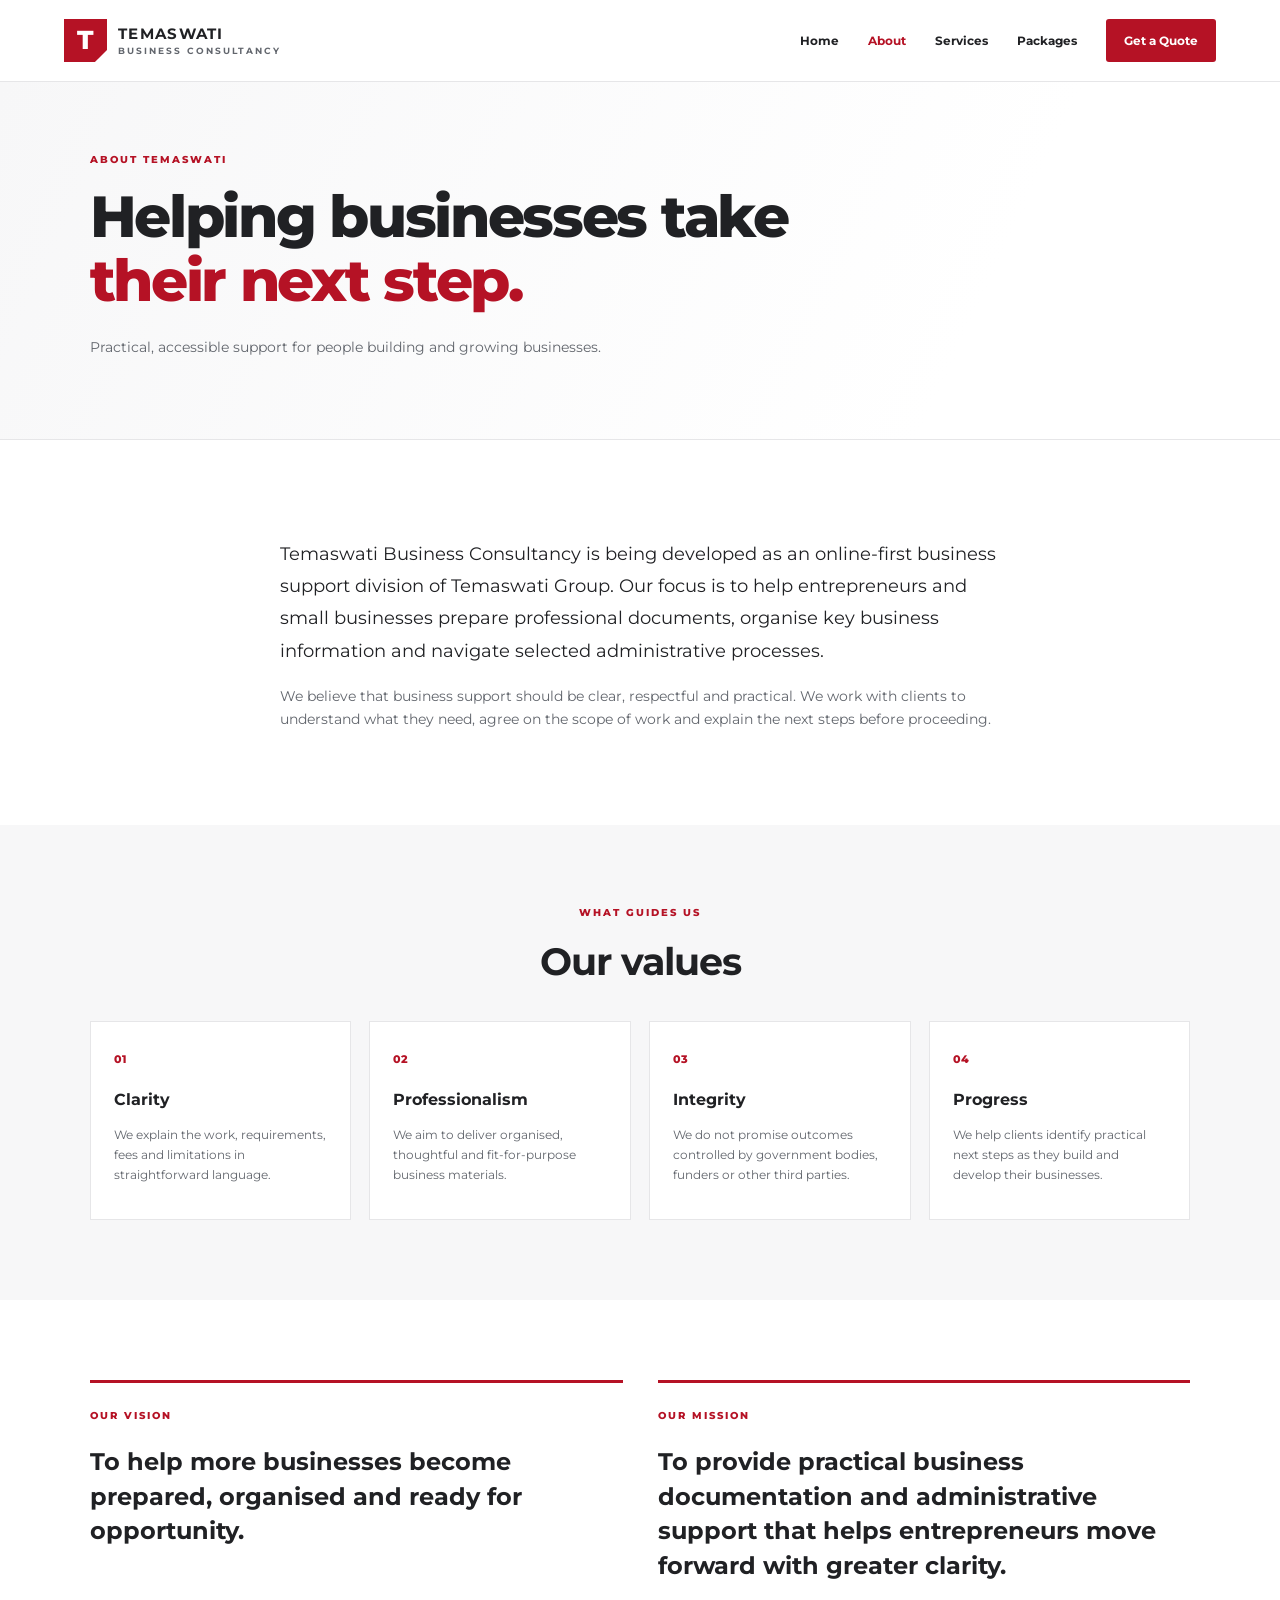
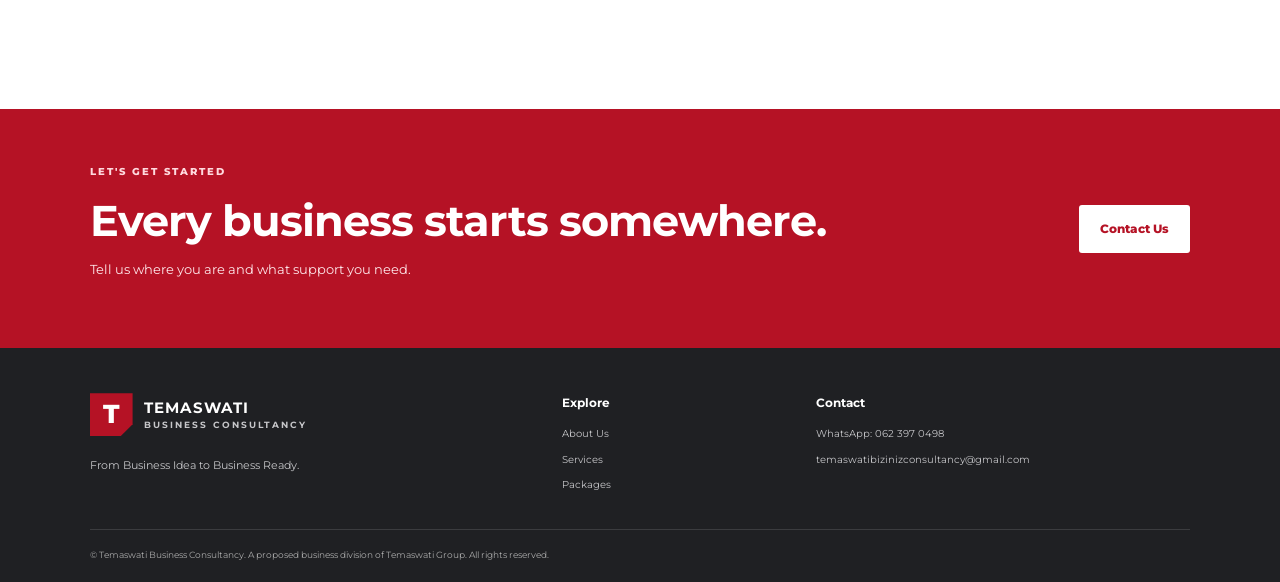
==== about.html @ 099bf3a0 "Add files via upload Upload Temaswati Business Consultancy website" ====
<!doctype html><html lang="en"><head><meta charset="utf-8"><meta name="viewport" content="width=device-width, initial-scale=1"><meta name="description" content="Learn about Temaswati Business Consultancy and our approach to practical business support."><title>About Us | Temaswati Business Consultancy</title><link rel="stylesheet" href="styles.css"></head><body>
<header class="site-header"><a class="brand" href="index.html"><span class="brand-mark">T</span><span><strong>TEMASWATI</strong><small>BUSINESS CONSULTANCY</small></span></a><button class="menu-toggle" aria-label="Open navigation" aria-expanded="false">☰</button><nav class="nav"><a href="index.html">Home</a><a class="active" href="about.html">About</a><a href="services.html">Services</a><a href="packages.html">Packages</a><a href="contact.html" class="nav-cta">Get a Quote</a></nav></header>
<main><section class="page-hero"><p class="eyebrow">ABOUT TEMASWATI</p><h1>Helping businesses take<br><span>their next step.</span></h1><p>Practical, accessible support for people building and growing businesses.</p></section>
<section class="section content-narrow"><p class="lead">Temaswati Business Consultancy is being developed as an online-first business support division of Temaswati Group. Our focus is to help entrepreneurs and small businesses prepare professional documents, organise key business information and navigate selected administrative processes.</p><p>We believe that business support should be clear, respectful and practical. We work with clients to understand what they need, agree on the scope of work and explain the next steps before proceeding.</p></section>
<section class="section values-section"><div class="section-heading"><p class="eyebrow">WHAT GUIDES US</p><h2>Our values</h2></div><div class="value-grid"><article><span>01</span><h3>Clarity</h3><p>We explain the work, requirements, fees and limitations in straightforward language.</p></article><article><span>02</span><h3>Professionalism</h3><p>We aim to deliver organised, thoughtful and fit-for-purpose business materials.</p></article><article><span>03</span><h3>Integrity</h3><p>We do not promise outcomes controlled by government bodies, funders or other third parties.</p></article><article><span>04</span><h3>Progress</h3><p>We help clients identify practical next steps as they build and develop their businesses.</p></article></div></section>
<section class="section mission-grid"><article><p class="eyebrow">OUR VISION</p><h2>To help more businesses become prepared, organised and ready for opportunity.</h2></article><article><p class="eyebrow">OUR MISSION</p><h2>To provide practical business documentation and administrative support that helps entrepreneurs move forward with greater clarity.</h2></article></section>
<section class="callout"><div><p class="eyebrow light">LET'S GET STARTED</p><h2>Every business starts somewhere.</h2><p>Tell us where you are and what support you need.</p></div><a class="button button-light" href="contact.html">Contact Us</a></section></main>
<footer class="footer"><div class="footer-brand"><a class="brand brand-footer" href="index.html"><span class="brand-mark">T</span><span><strong>TEMASWATI</strong><small>BUSINESS CONSULTANCY</small></span></a><p>From Business Idea to Business Ready.</p></div><div><strong>Explore</strong><a href="about.html">About Us</a><a href="services.html">Services</a><a href="packages.html">Packages</a></div><div><strong>Contact</strong><a href="https://wa.me/27623970498" target="_blank" rel="noopener">WhatsApp: 062 397 0498</a><a href="mailto:temaswatibizinizconsultancy@gmail.com">temaswatibizinizconsultancy@gmail.com</a></div><div class="footer-bottom">© <span data-year></span> Temaswati Business Consultancy. A proposed business division of Temaswati Group. All rights reserved.</div></footer><script src="script.js"></script></body></html>
---- styles.css ----
@import url('https://fonts.googleapis.com/css2?family=Montserrat:wght@400;500;600;700;800&display=swap');
:root{--red:#b51225;--red-dark:#8f0e1c;--ink:#202124;--muted:#62666d;--light:#f6f6f7;--line:#e6e6e8;--white:#fff;--charcoal:#202124}
*{box-sizing:border-box}html{scroll-behavior:smooth}body{margin:0;font-family:Montserrat,Arial,sans-serif;color:var(--ink);line-height:1.65;background:#fff}a{color:inherit;text-decoration:none}.site-header{height:82px;display:flex;align-items:center;justify-content:space-between;padding:0 max(5vw,22px);border-bottom:1px solid var(--line);background:#fff;position:sticky;top:0;z-index:10}.brand{display:flex;gap:11px;align-items:center}.brand-mark{height:43px;width:43px;background:var(--red);color:#fff;font-size:26px;font-weight:800;display:grid;place-items:center;clip-path:polygon(0 0,100% 0,100% 72%,72% 100%,0 100%)}.brand strong{display:block;letter-spacing:1.3px;font-size:15px;line-height:1.4}.brand small{display:block;font-size:9px;letter-spacing:2px;color:var(--muted);font-weight:700}.nav{display:flex;align-items:center;gap:29px;font-size:12px;font-weight:700}.nav a{padding:9px 0}.nav a.active{color:var(--red)}.nav .nav-cta{background:var(--red);color:#fff;padding:12px 18px;border-radius:3px}.menu-toggle{display:none;border:0;background:none;font-size:26px}.hero{padding:86px max(7vw,24px) 78px;display:grid;grid-template-columns:1.15fr .85fr;gap:7%;align-items:center;background:linear-gradient(115deg,#fff 60%,#f8f1f2 60%)}.eyebrow{font-size:10px;font-weight:800;letter-spacing:2px;color:var(--red);margin:0 0 16px}.hero h1,.page-hero h1{font-size:clamp(38px,5.2vw,66px);line-height:1.12;letter-spacing:-2.3px;margin:0 0 22px;font-weight:800}.hero h1 span,.page-hero h1 span{color:var(--red)}.hero-copy{max-width:580px;font-size:16px;color:var(--muted);margin-bottom:28px}.hero-actions{display:flex;gap:12px;flex-wrap:wrap}.button{display:inline-flex;align-items:center;justify-content:center;padding:13px 20px;border-radius:3px;font-size:12px;font-weight:800;border:1px solid transparent;cursor:pointer}.button-red{background:var(--red);color:#fff}.button-red:hover,.nav .nav-cta:hover{background:var(--red-dark)}.button-outline{border-color:#c7c7ca;background:transparent}.dark-outline{color:var(--ink)}.button-light{background:#fff;color:var(--red)}.micro-note{font-size:10px;color:#777;margin-top:22px}.hero-card{background:var(--charcoal);color:#fff;padding:29px 32px 34px;border-radius:4px;box-shadow:0 25px 55px #22222218;max-width:440px;justify-self:center;width:100%;position:relative}.card-top{display:flex;gap:6px;align-items:center;border-bottom:1px solid #ffffff22;padding-bottom:20px}.dot{height:7px;width:7px;border-radius:50%;background:#aaa}.dot:first-child{background:var(--red)}.card-label{font-size:8px;letter-spacing:1.5px;margin-left:auto;color:#ddd}.hero-icon{margin-top:28px;background:var(--red);height:67px;width:67px;display:grid;place-items:center;font-weight:800;font-size:20px;letter-spacing:1px}.hero-card h2{font-size:25px;margin:17px 0 6px}.hero-card p{color:#c7c7cb;font-size:12px}.check-list{padding:10px 0 0;list-style:none;font-size:12px}.check-list li{padding:8px 0;border-bottom:1px solid #ffffff16}.check-list li:before{content:'✓';color:#ff7b89;font-weight:bold;margin-right:10px}.trust-strip{display:grid;grid-template-columns:repeat(3,1fr);padding:24px 8%;background:#f5f5f6;gap:25px}.trust-strip div{display:flex;flex-direction:column}.trust-strip strong{font-size:13px}.trust-strip span{font-size:11px;color:var(--muted)}.section{padding:80px max(7vw,24px)}.section-heading{max-width:690px;margin:0 auto 36px;text-align:center}.section-heading h2,.two-column h2,.content-narrow h2{font-size:clamp(27px,3vw,38px);line-height:1.25;letter-spacing:-1px;margin:0 0 14px}.section-heading>p:last-child{color:var(--muted);font-size:13px}.service-grid{display:grid;grid-template-columns:repeat(4,1fr);gap:16px}.service-card{border:1px solid var(--line);padding:25px 22px;min-height:250px;transition:transform .2s,box-shadow .2s}.service-card:hover{transform:translateY(-4px);box-shadow:0 15px 30px #0000000a}.service-number{font-size:11px;font-weight:800;color:var(--red);letter-spacing:1px}.service-card h3{font-size:17px;line-height:1.35;margin:22px 0 10px}.service-card p{font-size:12px;color:var(--muted);margin-bottom:18px}.service-card a{font-size:11px;font-weight:800;color:var(--red)}.callout{background:var(--red);color:#fff;padding:55px max(7vw,24px);display:flex;justify-content:space-between;align-items:center;gap:30px}.callout .eyebrow{color:#ffd9de}.callout h2{font-size:clamp(28px,3.7vw,43px);line-height:1.15;margin:0 0 12px;letter-spacing:-1px}.callout p:not(.eyebrow){font-size:13px;max-width:590px;color:#ffe8eb}.two-column{display:grid;grid-template-columns:.8fr 1.2fr;gap:8%;align-items:start}.steps>div{display:flex;gap:18px;padding:0 0 22px;border-bottom:1px solid var(--line);margin-bottom:20px}.steps>div>span{height:34px;width:34px;flex:0 0 34px;border:1px solid #e1b5bb;color:var(--red);font-size:12px;font-weight:800;display:grid;place-items:center}.steps p{font-size:12px;color:var(--muted);margin:0}.steps strong{color:var(--ink);font-size:13px}.footer{background:#1f2023;color:#fff;padding:45px max(7vw,24px) 20px;display:grid;grid-template-columns:1.4fr .7fr 1.2fr;gap:35px}.brand-footer strong{color:#fff}.brand-footer small{color:#c7c7ca}.footer-brand p{font-size:11px;color:#c5c5c8}.footer>div:not(.footer-bottom){display:flex;flex-direction:column;align-items:flex-start;gap:9px}.footer>div>strong{font-size:12px;margin-bottom:4px}.footer>div>a:not(.brand){font-size:10px;color:#c5c5c8;overflow-wrap:anywhere}.footer-bottom{grid-column:1/-1;border-top:1px solid #ffffff20;padding-top:18px;color:#aaa;font-size:9px}.page-hero{padding:70px max(7vw,24px) 65px;background:linear-gradient(115deg,#f7f7f8 0%,#fff 75%);border-bottom:1px solid var(--line)}.page-hero h1{font-size:clamp(36px,4.8vw,58px)}.page-hero>p:last-child{color:var(--muted);font-size:14px;max-width:650px}.content-narrow{max-width:900px;margin:auto}.content-narrow p{font-size:14px;color:var(--muted)}.content-narrow .lead{font-size:18px;color:var(--ink);line-height:1.8}.values-section{background:#f7f7f8}.value-grid{display:grid;grid-template-columns:repeat(4,1fr);gap:18px}.value-grid article{padding:23px;background:#fff;border:1px solid var(--line)}.value-grid article>span{color:var(--red);font-size:11px;font-weight:800}.value-grid h3{font-size:16px;margin:15px 0 6px}.value-grid p{font-size:12px;color:var(--muted)}.mission-grid{display:grid;grid-template-columns:1fr 1fr;gap:35px}.mission-grid article{padding:25px 0;border-top:3px solid var(--red)}.mission-grid h2{font-size:24px;line-height:1.45}.service-list{max-width:950px;margin:auto}.service-list article{display:grid;grid-template-columns:55px 1fr;gap:20px;padding:28px 0;border-bottom:1px solid var(--line)}.service-list h2{font-size:21px;margin:0 0 7px}.service-list p{color:var(--muted);font-size:13px;margin:0;max-width:760px}.notice{background:#fff8f8;border:1px solid #f0d8dc;padding:22px 25px;margin:20px auto 55px}.notice strong{font-size:13px}.notice p{font-size:12px;color:var(--muted);margin-bottom:0}.package-grid{display:grid;grid-template-columns:repeat(3,1fr);gap:18px;align-items:stretch}.package-card{position:relative;border:1px solid var(--line);padding:30px 26px;display:flex;flex-direction:column}.package-card h2{font-size:25px;margin:0 0 10px}.package-summary{font-size:12px;color:var(--muted);min-height:58px}.package-card ul{padding-left:18px;font-size:12px;color:var(--muted);margin:18px 0 28px}.package-card li{padding:6px 0}.package-card .button{margin-top:auto}.package-card.featured{border:2px solid var(--red);box-shadow:0 12px 30px #b5122510}.popular{position:absolute;right:0;top:0;background:var(--red);color:#fff;padding:7px 12px;font-size:8px;font-weight:800;letter-spacing:1px}.faq h2{margin-bottom:20px}.faq details{border-top:1px solid var(--line);padding:17px 0}.faq summary{font-size:13px;font-weight:700;cursor:pointer}.faq details p{font-size:12px;color:var(--muted)}.contact-grid{display:grid;grid-template-columns:.9fr 1.1fr;gap:7%;align-items:start}.contact-details h2,.quote-form h2{font-size:28px;margin:0 0 12px}.contact-details>p,.quote-form>p{font-size:12px;color:var(--muted)}.contact-item{display:flex;gap:15px;margin:28px 0}.contact-symbol{width:42px;height:42px;background:#fff0f2;color:var(--red);font-weight:800;display:grid;place-items:center}.contact-item div{display:flex;flex-direction:column;gap:4px}.contact-item small{font-size:9px;letter-spacing:1.5px;color:var(--red);font-weight:800}.contact-item strong{font-size:12px;overflow-wrap:anywhere}.contact-item a{font-size:11px;color:var(--red);font-weight:700}.contact-details .notice{margin:30px 0 0}.quote-form{border:1px solid var(--line);padding:30px}.quote-form label{display:block;font-size:11px;font-weight:700;margin:16px 0 6px}.quote-form input,.quote-form select,.quote-form textarea{width:100%;border:1px solid #d9d9dc;border-radius:2px;padding:12px;font:inherit;font-size:12px;background:#fff}.quote-form input:focus,.quote-form select:focus,.quote-form textarea:focus{outline:2px solid #f1c4cb;border-color:var(--red)}.quote-form button{margin-top:20px}.form-note{font-size:10px!important}.quote-form #form-status{font-size:12px;color:var(--red);margin-top:12px}
@media(max-width:900px){.nav{gap:16px}.hero{gap:4%;padding-top:60px}.service-grid,.value-grid{grid-template-columns:repeat(2,1fr)}.package-grid{grid-template-columns:1fr}.package-summary{min-height:0}.footer{grid-template-columns:1fr 1fr}.footer-bottom{grid-column:1/-1}}
@media(max-width:650px){.site-header{height:72px}.menu-toggle{display:block}.nav{display:none;position:absolute;left:0;right:0;top:72px;background:#fff;border-bottom:1px solid var(--line);padding:15px 24px 22px;flex-direction:column;align-items:stretch;gap:7px}.nav.open{display:flex}.nav a{padding:10px 0}.nav .nav-cta{text-align:center}.hero{grid-template-columns:1fr;padding:54px 24px 48px;background:linear-gradient(180deg,#fff 0%,#f8f1f2 100%);gap:36px}.hero h1{letter-spacing:-1.5px}.hero-copy{font-size:14px}.hero-card{max-width:none}.trust-strip{padding:22px 24px;grid-template-columns:1fr;gap:14px}.section{padding:55px 24px}.service-grid,.value-grid{grid-template-columns:1fr}.service-card{min-height:0}.callout{padding:42px 24px;align-items:flex-start;flex-direction:column}.two-column,.mission-grid,.contact-grid{grid-template-columns:1fr;gap:30px}.footer{grid-template-columns:1fr;gap:28px;padding:38px 24px 18px}.page-hero{padding:50px 24px}.page-hero h1{letter-spacing:-1.3px}.service-list article{grid-template-columns:35px 1fr;gap:13px}.service-list h2{font-size:18px}.quote-form{padding:22px}.footer-bottom{grid-column:1}.package-grid{padding-top:35px}}
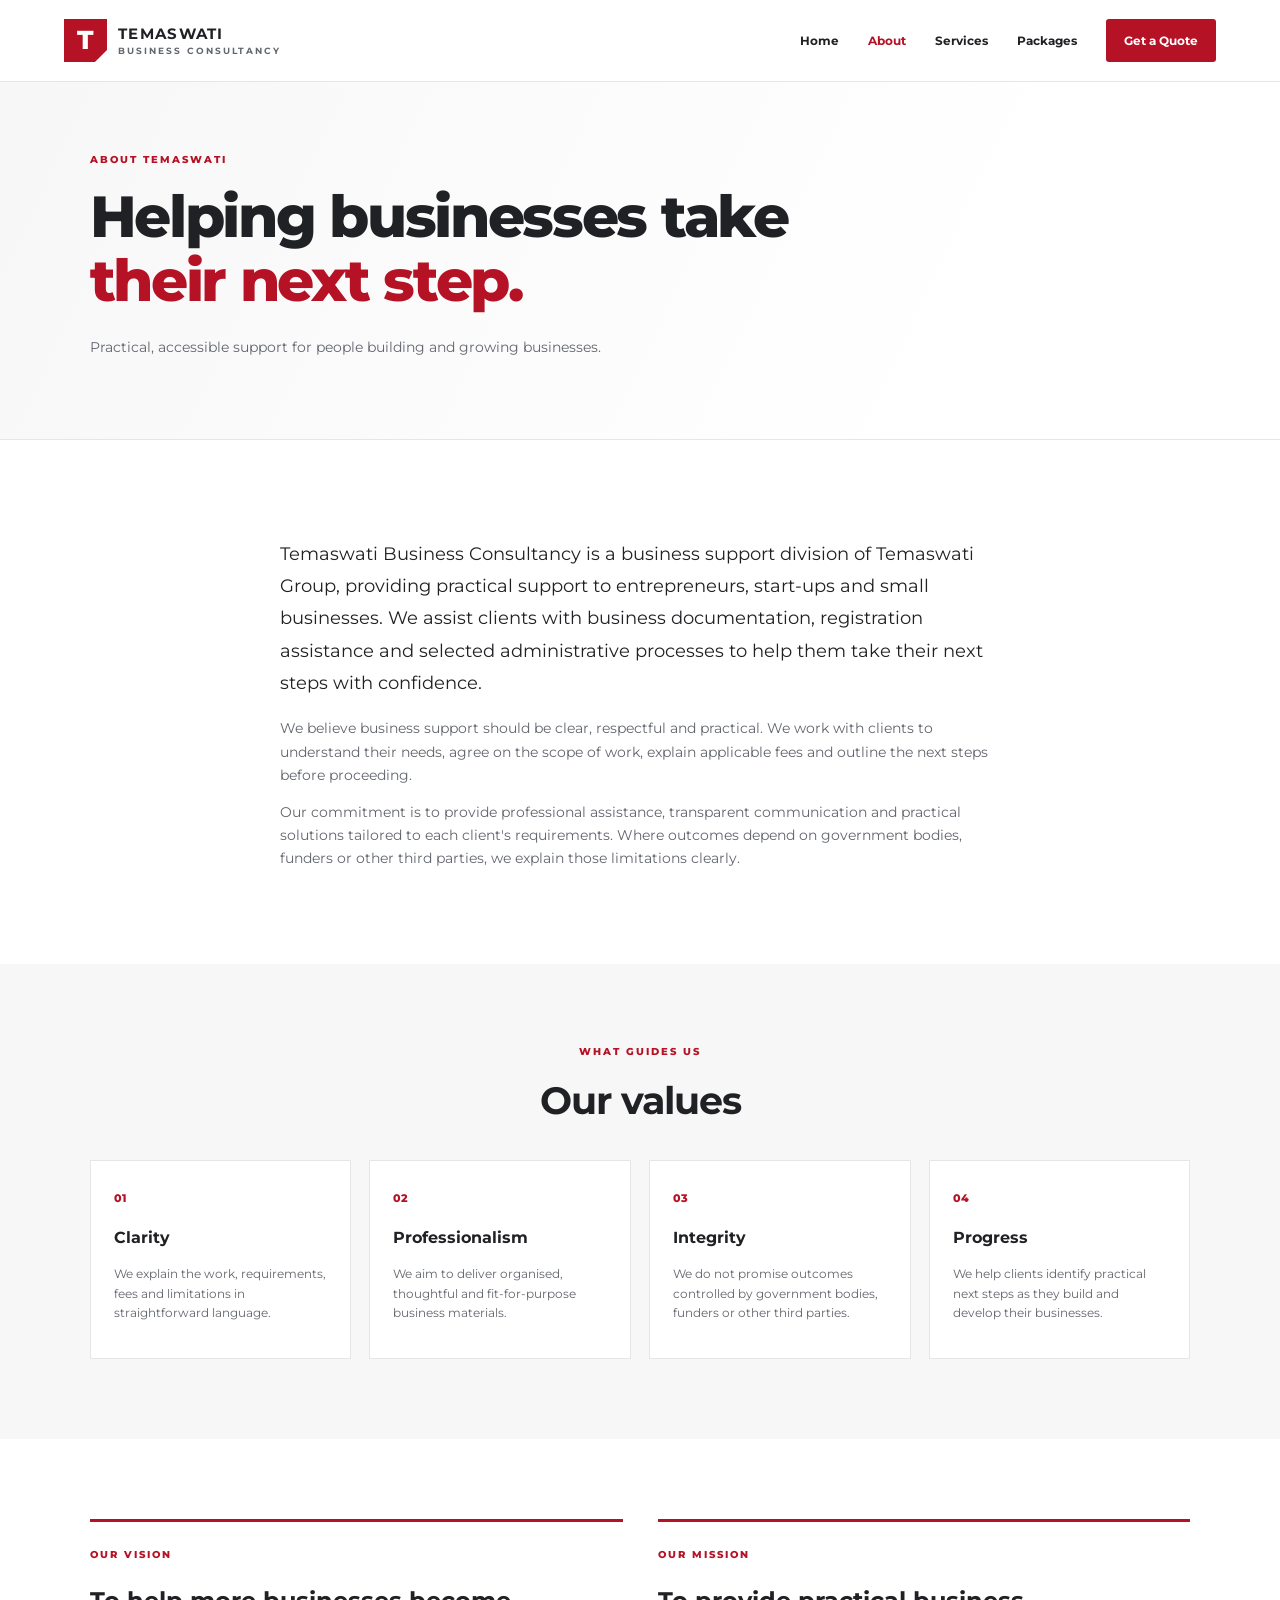
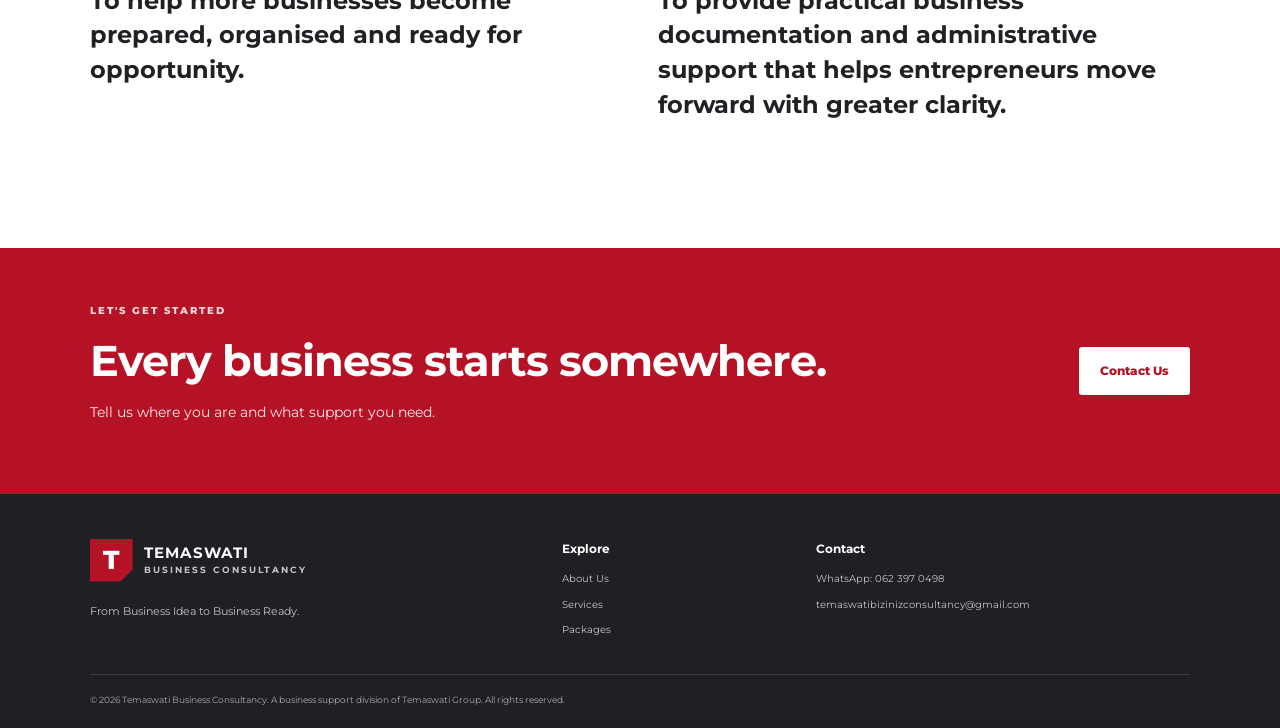
==== commit 3d51e7b1: "Update about.html Update About page for business launch" ====
--- a/about.html
+++ b/about.html
@@ -1,8 +1,148 @@
-<!doctype html><html lang="en"><head><meta charset="utf-8"><meta name="viewport" content="width=device-width, initial-scale=1"><meta name="description" content="Learn about Temaswati Business Consultancy and our approach to practical business support."><title>About Us | Temaswati Business Consultancy</title><link rel="stylesheet" href="styles.css"></head><body>
-<header class="site-header"><a class="brand" href="index.html"><span class="brand-mark">T</span><span><strong>TEMASWATI</strong><small>BUSINESS CONSULTANCY</small></span></a><button class="menu-toggle" aria-label="Open navigation" aria-expanded="false">☰</button><nav class="nav"><a href="index.html">Home</a><a class="active" href="about.html">About</a><a href="services.html">Services</a><a href="packages.html">Packages</a><a href="contact.html" class="nav-cta">Get a Quote</a></nav></header>
-<main><section class="page-hero"><p class="eyebrow">ABOUT TEMASWATI</p><h1>Helping businesses take<br><span>their next step.</span></h1><p>Practical, accessible support for people building and growing businesses.</p></section>
-<section class="section content-narrow"><p class="lead">Temaswati Business Consultancy is being developed as an online-first business support division of Temaswati Group. Our focus is to help entrepreneurs and small businesses prepare professional documents, organise key business information and navigate selected administrative processes.</p><p>We believe that business support should be clear, respectful and practical. We work with clients to understand what they need, agree on the scope of work and explain the next steps before proceeding.</p></section>
-<section class="section values-section"><div class="section-heading"><p class="eyebrow">WHAT GUIDES US</p><h2>Our values</h2></div><div class="value-grid"><article><span>01</span><h3>Clarity</h3><p>We explain the work, requirements, fees and limitations in straightforward language.</p></article><article><span>02</span><h3>Professionalism</h3><p>We aim to deliver organised, thoughtful and fit-for-purpose business materials.</p></article><article><span>03</span><h3>Integrity</h3><p>We do not promise outcomes controlled by government bodies, funders or other third parties.</p></article><article><span>04</span><h3>Progress</h3><p>We help clients identify practical next steps as they build and develop their businesses.</p></article></div></section>
-<section class="section mission-grid"><article><p class="eyebrow">OUR VISION</p><h2>To help more businesses become prepared, organised and ready for opportunity.</h2></article><article><p class="eyebrow">OUR MISSION</p><h2>To provide practical business documentation and administrative support that helps entrepreneurs move forward with greater clarity.</h2></article></section>
-<section class="callout"><div><p class="eyebrow light">LET'S GET STARTED</p><h2>Every business starts somewhere.</h2><p>Tell us where you are and what support you need.</p></div><a class="button button-light" href="contact.html">Contact Us</a></section></main>
-<footer class="footer"><div class="footer-brand"><a class="brand brand-footer" href="index.html"><span class="brand-mark">T</span><span><strong>TEMASWATI</strong><small>BUSINESS CONSULTANCY</small></span></a><p>From Business Idea to Business Ready.</p></div><div><strong>Explore</strong><a href="about.html">About Us</a><a href="services.html">Services</a><a href="packages.html">Packages</a></div><div><strong>Contact</strong><a href="https://wa.me/27623970498" target="_blank" rel="noopener">WhatsApp: 062 397 0498</a><a href="mailto:temaswatibizinizconsultancy@gmail.com">temaswatibizinizconsultancy@gmail.com</a></div><div class="footer-bottom">© <span data-year></span> Temaswati Business Consultancy. A proposed business division of Temaswati Group. All rights reserved.</div></footer><script src="script.js"></script></body></html>+<!doctype html>
+<html lang="en">
+<head>
+<meta charset="utf-8">
+<meta name="viewport" content="width=device-width, initial-scale=1">
+<meta name="description" content="Learn about Temaswati Business Consultancy and our practical business support services for entrepreneurs and small businesses in South Africa.">
+<title>About Us | Temaswati Business Consultancy</title>
+<link rel="stylesheet" href="styles.css">
+</head>
+<body>
+
+<header class="site-header">
+<a class="brand" href="index.html">
+<span class="brand-mark">T</span>
+<span>
+<strong>TEMASWATI</strong>
+<small>BUSINESS CONSULTANCY</small>
+</span>
+</a>
+
+<button class="menu-toggle" aria-label="Open navigation" aria-expanded="false">☰</button>
+
+<nav class="nav">
+<a href="index.html">Home</a>
+<a class="active" href="about.html">About</a>
+<a href="services.html">Services</a>
+<a href="packages.html">Packages</a>
+<a href="contact.html" class="nav-cta">Get a Quote</a>
+</nav>
+</header>
+
+<main>
+
+<section class="page-hero">
+<p class="eyebrow">ABOUT TEMASWATI</p>
+<h1>Helping businesses take<br><span>their next step.</span></h1>
+<p>Practical, accessible support for people building and growing businesses.</p>
+</section>
+
+<section class="section content-narrow">
+<p class="lead">
+Temaswati Business Consultancy is a business support division of Temaswati Group, providing practical support to entrepreneurs, start-ups and small businesses. We assist clients with business documentation, registration assistance and selected administrative processes to help them take their next steps with confidence.
+</p>
+
+<p>
+We believe business support should be clear, respectful and practical. We work with clients to understand their needs, agree on the scope of work, explain applicable fees and outline the next steps before proceeding.
+</p>
+
+<p>
+Our commitment is to provide professional assistance, transparent communication and practical solutions tailored to each client's requirements. Where outcomes depend on government bodies, funders or other third parties, we explain those limitations clearly.
+</p>
+</section>
+
+<section class="section values-section">
+<div class="section-heading">
+<p class="eyebrow">WHAT GUIDES US</p>
+<h2>Our values</h2>
+</div>
+
+<div class="value-grid">
+
+<article>
+<span>01</span>
+<h3>Clarity</h3>
+<p>We explain the work, requirements, fees and limitations in straightforward language.</p>
+</article>
+
+<article>
+<span>02</span>
+<h3>Professionalism</h3>
+<p>We aim to deliver organised, thoughtful and fit-for-purpose business materials.</p>
+</article>
+
+<article>
+<span>03</span>
+<h3>Integrity</h3>
+<p>We do not promise outcomes controlled by government bodies, funders or other third parties.</p>
+</article>
+
+<article>
+<span>04</span>
+<h3>Progress</h3>
+<p>We help clients identify practical next steps as they build and develop their businesses.</p>
+</article>
+
+</div>
+</section>
+
+<section class="section mission-grid">
+
+<article>
+<p class="eyebrow">OUR VISION</p>
+<h2>To help more businesses become prepared, organised and ready for opportunity.</h2>
+</article>
+
+<article>
+<p class="eyebrow">OUR MISSION</p>
+<h2>To provide practical business documentation and administrative support that helps entrepreneurs move forward with greater clarity.</h2>
+</article>
+
+</section>
+
+<section class="callout">
+<div>
+<p class="eyebrow light">LET'S GET STARTED</p>
+<h2>Every business starts somewhere.</h2>
+<p>Tell us where you are and what support you need.</p>
+</div>
+<a class="button button-light" href="contact.html">Contact Us</a>
+</section>
+
+</main>
+
+<footer class="footer">
+
+<div class="footer-brand">
+<a class="brand brand-footer" href="index.html">
+<span class="brand-mark">T</span>
+<span>
+<strong>TEMASWATI</strong>
+<small>BUSINESS CONSULTANCY</small>
+</span>
+</a>
+<p>From Business Idea to Business Ready.</p>
+</div>
+
+<div>
+<strong>Explore</strong>
+<a href="about.html">About Us</a>
+<a href="services.html">Services</a>
+<a href="packages.html">Packages</a>
+</div>
+
+<div>
+<strong>Contact</strong>
+<a href="https://wa.me/27623970498" target="_blank" rel="noopener">WhatsApp: 062 397 0498</a>
+<a href="mailto:temaswatibizinizconsultancy@gmail.com">temaswatibizinizconsultancy@gmail.com</a>
+</div>
+
+<div class="footer-bottom">
+© <span data-year></span> Temaswati Business Consultancy. A business support division of Temaswati Group. All rights reserved.
+</div>
+
+</footer>
+
+<script src="script.js"></script>
+</body>
+</html>
--- a/styles.css
+++ b/styles.css
@@ -1,5 +1,1032 @@
 @import url('https://fonts.googleapis.com/css2?family=Montserrat:wght@400;500;600;700;800&display=swap');
-:root{--red:#b51225;--red-dark:#8f0e1c;--ink:#202124;--muted:#62666d;--light:#f6f6f7;--line:#e6e6e8;--white:#fff;--charcoal:#202124}
-*{box-sizing:border-box}html{scroll-behavior:smooth}body{margin:0;font-family:Montserrat,Arial,sans-serif;color:var(--ink);line-height:1.65;background:#fff}a{color:inherit;text-decoration:none}.site-header{height:82px;display:flex;align-items:center;justify-content:space-between;padding:0 max(5vw,22px);border-bottom:1px solid var(--line);background:#fff;position:sticky;top:0;z-index:10}.brand{display:flex;gap:11px;align-items:center}.brand-mark{height:43px;width:43px;background:var(--red);color:#fff;font-size:26px;font-weight:800;display:grid;place-items:center;clip-path:polygon(0 0,100% 0,100% 72%,72% 100%,0 100%)}.brand strong{display:block;letter-spacing:1.3px;font-size:15px;line-height:1.4}.brand small{display:block;font-size:9px;letter-spacing:2px;color:var(--muted);font-weight:700}.nav{display:flex;align-items:center;gap:29px;font-size:12px;font-weight:700}.nav a{padding:9px 0}.nav a.active{color:var(--red)}.nav .nav-cta{background:var(--red);color:#fff;padding:12px 18px;border-radius:3px}.menu-toggle{display:none;border:0;background:none;font-size:26px}.hero{padding:86px max(7vw,24px) 78px;display:grid;grid-template-columns:1.15fr .85fr;gap:7%;align-items:center;background:linear-gradient(115deg,#fff 60%,#f8f1f2 60%)}.eyebrow{font-size:10px;font-weight:800;letter-spacing:2px;color:var(--red);margin:0 0 16px}.hero h1,.page-hero h1{font-size:clamp(38px,5.2vw,66px);line-height:1.12;letter-spacing:-2.3px;margin:0 0 22px;font-weight:800}.hero h1 span,.page-hero h1 span{color:var(--red)}.hero-copy{max-width:580px;font-size:16px;color:var(--muted);margin-bottom:28px}.hero-actions{display:flex;gap:12px;flex-wrap:wrap}.button{display:inline-flex;align-items:center;justify-content:center;padding:13px 20px;border-radius:3px;font-size:12px;font-weight:800;border:1px solid transparent;cursor:pointer}.button-red{background:var(--red);color:#fff}.button-red:hover,.nav .nav-cta:hover{background:var(--red-dark)}.button-outline{border-color:#c7c7ca;background:transparent}.dark-outline{color:var(--ink)}.button-light{background:#fff;color:var(--red)}.micro-note{font-size:10px;color:#777;margin-top:22px}.hero-card{background:var(--charcoal);color:#fff;padding:29px 32px 34px;border-radius:4px;box-shadow:0 25px 55px #22222218;max-width:440px;justify-self:center;width:100%;position:relative}.card-top{display:flex;gap:6px;align-items:center;border-bottom:1px solid #ffffff22;padding-bottom:20px}.dot{height:7px;width:7px;border-radius:50%;background:#aaa}.dot:first-child{background:var(--red)}.card-label{font-size:8px;letter-spacing:1.5px;margin-left:auto;color:#ddd}.hero-icon{margin-top:28px;background:var(--red);height:67px;width:67px;display:grid;place-items:center;font-weight:800;font-size:20px;letter-spacing:1px}.hero-card h2{font-size:25px;margin:17px 0 6px}.hero-card p{color:#c7c7cb;font-size:12px}.check-list{padding:10px 0 0;list-style:none;font-size:12px}.check-list li{padding:8px 0;border-bottom:1px solid #ffffff16}.check-list li:before{content:'✓';color:#ff7b89;font-weight:bold;margin-right:10px}.trust-strip{display:grid;grid-template-columns:repeat(3,1fr);padding:24px 8%;background:#f5f5f6;gap:25px}.trust-strip div{display:flex;flex-direction:column}.trust-strip strong{font-size:13px}.trust-strip span{font-size:11px;color:var(--muted)}.section{padding:80px max(7vw,24px)}.section-heading{max-width:690px;margin:0 auto 36px;text-align:center}.section-heading h2,.two-column h2,.content-narrow h2{font-size:clamp(27px,3vw,38px);line-height:1.25;letter-spacing:-1px;margin:0 0 14px}.section-heading>p:last-child{color:var(--muted);font-size:13px}.service-grid{display:grid;grid-template-columns:repeat(4,1fr);gap:16px}.service-card{border:1px solid var(--line);padding:25px 22px;min-height:250px;transition:transform .2s,box-shadow .2s}.service-card:hover{transform:translateY(-4px);box-shadow:0 15px 30px #0000000a}.service-number{font-size:11px;font-weight:800;color:var(--red);letter-spacing:1px}.service-card h3{font-size:17px;line-height:1.35;margin:22px 0 10px}.service-card p{font-size:12px;color:var(--muted);margin-bottom:18px}.service-card a{font-size:11px;font-weight:800;color:var(--red)}.callout{background:var(--red);color:#fff;padding:55px max(7vw,24px);display:flex;justify-content:space-between;align-items:center;gap:30px}.callout .eyebrow{color:#ffd9de}.callout h2{font-size:clamp(28px,3.7vw,43px);line-height:1.15;margin:0 0 12px;letter-spacing:-1px}.callout p:not(.eyebrow){font-size:13px;max-width:590px;color:#ffe8eb}.two-column{display:grid;grid-template-columns:.8fr 1.2fr;gap:8%;align-items:start}.steps>div{display:flex;gap:18px;padding:0 0 22px;border-bottom:1px solid var(--line);margin-bottom:20px}.steps>div>span{height:34px;width:34px;flex:0 0 34px;border:1px solid #e1b5bb;color:var(--red);font-size:12px;font-weight:800;display:grid;place-items:center}.steps p{font-size:12px;color:var(--muted);margin:0}.steps strong{color:var(--ink);font-size:13px}.footer{background:#1f2023;color:#fff;padding:45px max(7vw,24px) 20px;display:grid;grid-template-columns:1.4fr .7fr 1.2fr;gap:35px}.brand-footer strong{color:#fff}.brand-footer small{color:#c7c7ca}.footer-brand p{font-size:11px;color:#c5c5c8}.footer>div:not(.footer-bottom){display:flex;flex-direction:column;align-items:flex-start;gap:9px}.footer>div>strong{font-size:12px;margin-bottom:4px}.footer>div>a:not(.brand){font-size:10px;color:#c5c5c8;overflow-wrap:anywhere}.footer-bottom{grid-column:1/-1;border-top:1px solid #ffffff20;padding-top:18px;color:#aaa;font-size:9px}.page-hero{padding:70px max(7vw,24px) 65px;background:linear-gradient(115deg,#f7f7f8 0%,#fff 75%);border-bottom:1px solid var(--line)}.page-hero h1{font-size:clamp(36px,4.8vw,58px)}.page-hero>p:last-child{color:var(--muted);font-size:14px;max-width:650px}.content-narrow{max-width:900px;margin:auto}.content-narrow p{font-size:14px;color:var(--muted)}.content-narrow .lead{font-size:18px;color:var(--ink);line-height:1.8}.values-section{background:#f7f7f8}.value-grid{display:grid;grid-template-columns:repeat(4,1fr);gap:18px}.value-grid article{padding:23px;background:#fff;border:1px solid var(--line)}.value-grid article>span{color:var(--red);font-size:11px;font-weight:800}.value-grid h3{font-size:16px;margin:15px 0 6px}.value-grid p{font-size:12px;color:var(--muted)}.mission-grid{display:grid;grid-template-columns:1fr 1fr;gap:35px}.mission-grid article{padding:25px 0;border-top:3px solid var(--red)}.mission-grid h2{font-size:24px;line-height:1.45}.service-list{max-width:950px;margin:auto}.service-list article{display:grid;grid-template-columns:55px 1fr;gap:20px;padding:28px 0;border-bottom:1px solid var(--line)}.service-list h2{font-size:21px;margin:0 0 7px}.service-list p{color:var(--muted);font-size:13px;margin:0;max-width:760px}.notice{background:#fff8f8;border:1px solid #f0d8dc;padding:22px 25px;margin:20px auto 55px}.notice strong{font-size:13px}.notice p{font-size:12px;color:var(--muted);margin-bottom:0}.package-grid{display:grid;grid-template-columns:repeat(3,1fr);gap:18px;align-items:stretch}.package-card{position:relative;border:1px solid var(--line);padding:30px 26px;display:flex;flex-direction:column}.package-card h2{font-size:25px;margin:0 0 10px}.package-summary{font-size:12px;color:var(--muted);min-height:58px}.package-card ul{padding-left:18px;font-size:12px;color:var(--muted);margin:18px 0 28px}.package-card li{padding:6px 0}.package-card .button{margin-top:auto}.package-card.featured{border:2px solid var(--red);box-shadow:0 12px 30px #b5122510}.popular{position:absolute;right:0;top:0;background:var(--red);color:#fff;padding:7px 12px;font-size:8px;font-weight:800;letter-spacing:1px}.faq h2{margin-bottom:20px}.faq details{border-top:1px solid var(--line);padding:17px 0}.faq summary{font-size:13px;font-weight:700;cursor:pointer}.faq details p{font-size:12px;color:var(--muted)}.contact-grid{display:grid;grid-template-columns:.9fr 1.1fr;gap:7%;align-items:start}.contact-details h2,.quote-form h2{font-size:28px;margin:0 0 12px}.contact-details>p,.quote-form>p{font-size:12px;color:var(--muted)}.contact-item{display:flex;gap:15px;margin:28px 0}.contact-symbol{width:42px;height:42px;background:#fff0f2;color:var(--red);font-weight:800;display:grid;place-items:center}.contact-item div{display:flex;flex-direction:column;gap:4px}.contact-item small{font-size:9px;letter-spacing:1.5px;color:var(--red);font-weight:800}.contact-item strong{font-size:12px;overflow-wrap:anywhere}.contact-item a{font-size:11px;color:var(--red);font-weight:700}.contact-details .notice{margin:30px 0 0}.quote-form{border:1px solid var(--line);padding:30px}.quote-form label{display:block;font-size:11px;font-weight:700;margin:16px 0 6px}.quote-form input,.quote-form select,.quote-form textarea{width:100%;border:1px solid #d9d9dc;border-radius:2px;padding:12px;font:inherit;font-size:12px;background:#fff}.quote-form input:focus,.quote-form select:focus,.quote-form textarea:focus{outline:2px solid #f1c4cb;border-color:var(--red)}.quote-form button{margin-top:20px}.form-note{font-size:10px!important}.quote-form #form-status{font-size:12px;color:var(--red);margin-top:12px}
-@media(max-width:900px){.nav{gap:16px}.hero{gap:4%;padding-top:60px}.service-grid,.value-grid{grid-template-columns:repeat(2,1fr)}.package-grid{grid-template-columns:1fr}.package-summary{min-height:0}.footer{grid-template-columns:1fr 1fr}.footer-bottom{grid-column:1/-1}}
-@media(max-width:650px){.site-header{height:72px}.menu-toggle{display:block}.nav{display:none;position:absolute;left:0;right:0;top:72px;background:#fff;border-bottom:1px solid var(--line);padding:15px 24px 22px;flex-direction:column;align-items:stretch;gap:7px}.nav.open{display:flex}.nav a{padding:10px 0}.nav .nav-cta{text-align:center}.hero{grid-template-columns:1fr;padding:54px 24px 48px;background:linear-gradient(180deg,#fff 0%,#f8f1f2 100%);gap:36px}.hero h1{letter-spacing:-1.5px}.hero-copy{font-size:14px}.hero-card{max-width:none}.trust-strip{padding:22px 24px;grid-template-columns:1fr;gap:14px}.section{padding:55px 24px}.service-grid,.value-grid{grid-template-columns:1fr}.service-card{min-height:0}.callout{padding:42px 24px;align-items:flex-start;flex-direction:column}.two-column,.mission-grid,.contact-grid{grid-template-columns:1fr;gap:30px}.footer{grid-template-columns:1fr;gap:28px;padding:38px 24px 18px}.page-hero{padding:50px 24px}.page-hero h1{letter-spacing:-1.3px}.service-list article{grid-template-columns:35px 1fr;gap:13px}.service-list h2{font-size:18px}.quote-form{padding:22px}.footer-bottom{grid-column:1}.package-grid{padding-top:35px}}
+
+:root {
+  --red: #b51225;
+  --red-dark: #8f0e1c;
+  --ink: #202124;
+  --muted: #62666d;
+  --light: #f6f6f7;
+  --line: #e6e6e8;
+  --white: #fff;
+  --charcoal: #202124;
+}
+
+* {
+  box-sizing: border-box;
+}
+
+html {
+  scroll-behavior: smooth;
+}
+
+body {
+  margin: 0;
+  font-family: Montserrat, Arial, sans-serif;
+  color: var(--ink);
+  line-height: 1.65;
+  background: #fff;
+}
+
+a {
+  color: inherit;
+  text-decoration: none;
+}
+
+/* HEADER AND NAVIGATION */
+
+.site-header {
+  height: 82px;
+  display: flex;
+  align-items: center;
+  justify-content: space-between;
+  padding: 0 max(5vw, 22px);
+  border-bottom: 1px solid var(--line);
+  background: #fff;
+  position: sticky;
+  top: 0;
+  z-index: 10;
+}
+
+.brand {
+  display: flex;
+  gap: 11px;
+  align-items: center;
+}
+
+.brand-mark {
+  height: 43px;
+  width: 43px;
+  background: var(--red);
+  color: #fff;
+  font-size: 26px;
+  font-weight: 800;
+  display: grid;
+  place-items: center;
+  clip-path: polygon(0 0, 100% 0, 100% 72%, 72% 100%, 0 100%);
+}
+
+.brand strong {
+  display: block;
+  letter-spacing: 1.3px;
+  font-size: 15px;
+  line-height: 1.4;
+}
+
+.brand small {
+  display: block;
+  font-size: 9px;
+  letter-spacing: 2px;
+  color: var(--muted);
+  font-weight: 700;
+}
+
+.nav {
+  display: flex;
+  align-items: center;
+  gap: 29px;
+  font-size: 12px;
+  font-weight: 700;
+}
+
+.nav a {
+  padding: 9px 0;
+}
+
+.nav a.active {
+  color: var(--red);
+}
+
+.nav .nav-cta {
+  background: var(--red);
+  color: #fff;
+  padding: 12px 18px;
+  border-radius: 3px;
+}
+
+.menu-toggle {
+  display: none;
+  border: 0;
+  background: none;
+  font-size: 26px;
+  cursor: pointer;
+}
+
+/* HOME PAGE HERO */
+
+.hero {
+  padding: 86px max(7vw, 24px) 78px;
+  display: grid;
+  grid-template-columns: 1.15fr 0.85fr;
+  gap: 7%;
+  align-items: center;
+  background: linear-gradient(115deg, #fff 60%, #f8f1f2 60%);
+}
+
+.eyebrow {
+  font-size: 10px;
+  font-weight: 800;
+  letter-spacing: 2px;
+  color: var(--red);
+  margin: 0 0 16px;
+}
+
+.hero h1,
+.page-hero h1 {
+  font-size: clamp(38px, 5.2vw, 66px);
+  line-height: 1.12;
+  letter-spacing: -2.3px;
+  margin: 0 0 22px;
+  font-weight: 800;
+}
+
+.hero h1 span,
+.page-hero h1 span {
+  color: var(--red);
+}
+
+.hero-copy {
+  max-width: 580px;
+  font-size: 16px;
+  color: var(--muted);
+  margin-bottom: 28px;
+}
+
+.hero-actions {
+  display: flex;
+  gap: 12px;
+  flex-wrap: wrap;
+}
+
+.button {
+  display: inline-flex;
+  align-items: center;
+  justify-content: center;
+  padding: 13px 20px;
+  min-height: 46px;
+  border-radius: 3px;
+  font-size: 12px;
+  font-weight: 800;
+  border: 1px solid transparent;
+  cursor: pointer;
+}
+
+.button-red {
+  background: var(--red);
+  color: #fff;
+}
+
+.button-red:hover,
+.nav .nav-cta:hover {
+  background: var(--red-dark);
+}
+
+.button-outline {
+  border-color: #c7c7ca;
+  background: transparent;
+}
+
+.dark-outline {
+  color: var(--ink);
+}
+
+.button-light {
+  background: #fff;
+  color: var(--red);
+}
+
+.micro-note {
+  font-size: 10px;
+  color: #777;
+  margin-top: 22px;
+}
+
+/* DARK HERO CARD */
+
+.hero-card {
+  background: var(--charcoal);
+  color: #fff;
+  padding: 29px 32px 34px;
+  border-radius: 4px;
+  box-shadow: 0 25px 55px #22222218;
+  max-width: 440px;
+  justify-self: center;
+  width: 100%;
+  position: relative;
+}
+
+.card-top {
+  display: flex;
+  gap: 6px;
+  align-items: center;
+  border-bottom: 1px solid #ffffff22;
+  padding-bottom: 20px;
+}
+
+.dot {
+  height: 7px;
+  width: 7px;
+  border-radius: 50%;
+  background: #aaa;
+}
+
+.dot:first-child {
+  background: var(--red);
+}
+
+.card-label {
+  font-size: 8px;
+  letter-spacing: 1.5px;
+  margin-left: auto;
+  color: #ddd;
+}
+
+.hero-icon {
+  margin-top: 28px;
+  background: var(--red);
+  height: 67px;
+  width: 67px;
+  display: grid;
+  place-items: center;
+  font-weight: 800;
+  font-size: 20px;
+  letter-spacing: 1px;
+}
+
+.hero-card h2 {
+  font-size: 25px;
+  margin: 17px 0 6px;
+}
+
+.hero-card p {
+  color: #c7c7cb;
+  font-size: 12px;
+}
+
+.check-list {
+  padding: 10px 0 0;
+  list-style: none;
+  font-size: 12px;
+}
+
+.check-list li {
+  padding: 8px 0;
+  border-bottom: 1px solid #ffffff16;
+}
+
+.check-list li:before {
+  content: '✓';
+  color: #ff7b89;
+  font-weight: bold;
+  margin-right: 10px;
+}
+
+/* TRUST STRIP */
+
+.trust-strip {
+  display: grid;
+  grid-template-columns: repeat(3, 1fr);
+  padding: 24px 8%;
+  background: #f5f5f6;
+  gap: 25px;
+}
+
+.trust-strip div {
+  display: flex;
+  flex-direction: column;
+}
+
+.trust-strip strong {
+  font-size: 13px;
+}
+
+.trust-strip span {
+  font-size: 11px;
+  color: var(--muted);
+}
+
+/* GENERAL SECTIONS */
+
+.section {
+  padding: 80px max(7vw, 24px);
+}
+
+.section-heading {
+  max-width: 690px;
+  margin: 0 auto 36px;
+  text-align: center;
+}
+
+.section-heading h2,
+.two-column h2,
+.content-narrow h2 {
+  font-size: clamp(27px, 3vw, 38px);
+  line-height: 1.25;
+  letter-spacing: -1px;
+  margin: 0 0 14px;
+}
+
+.section-heading > p:last-child {
+  color: var(--muted);
+  font-size: 13px;
+}
+
+/* SERVICE CARDS */
+
+.service-grid {
+  display: grid;
+  grid-template-columns: repeat(4, 1fr);
+  gap: 16px;
+}
+
+.service-card {
+  border: 1px solid var(--line);
+  padding: 25px 22px;
+  min-height: 250px;
+  border-radius: 5px;
+  transition: transform 0.2s, box-shadow 0.2s;
+}
+
+.service-card:hover {
+  transform: translateY(-4px);
+  box-shadow: 0 15px 30px #0000000a;
+}
+
+.service-number {
+  font-size: 11px;
+  font-weight: 800;
+  color: var(--red);
+  letter-spacing: 1px;
+}
+
+.service-card h3 {
+  font-size: 17px;
+  line-height: 1.4;
+  margin: 22px 0 10px;
+}
+
+.service-card p {
+  font-size: 12px;
+  line-height: 1.7;
+  color: var(--muted);
+  margin-bottom: 18px;
+}
+
+.service-card a {
+  display: inline-block;
+  font-size: 12px;
+  font-weight: 800;
+  color: var(--red);
+  padding: 5px 0;
+}
+
+/* RED CALL TO ACTION */
+
+.callout {
+  background: var(--red);
+  color: #fff;
+  padding: 55px max(7vw, 24px);
+  display: flex;
+  justify-content: space-between;
+  align-items: center;
+  gap: 30px;
+}
+
+.callout .eyebrow {
+  color: #ffd9de;
+}
+
+.callout h2 {
+  font-size: clamp(28px, 3.7vw, 43px);
+  line-height: 1.2;
+  margin: 0 0 12px;
+  letter-spacing: -1px;
+  overflow-wrap: break-word;
+}
+
+.callout p:not(.eyebrow) {
+  font-size: 14px;
+  line-height: 1.7;
+  max-width: 590px;
+  color: #ffe8eb;
+}
+
+/* APPROACH AND STEPS */
+
+.two-column {
+  display: grid;
+  grid-template-columns: 0.8fr 1.2fr;
+  gap: 8%;
+  align-items: start;
+}
+
+.steps > div {
+  display: flex;
+  gap: 18px;
+  padding: 0 0 22px;
+  border-bottom: 1px solid var(--line);
+  margin-bottom: 20px;
+}
+
+.steps > div > span {
+  height: 34px;
+  width: 34px;
+  flex: 0 0 34px;
+  border: 1px solid #e1b5bb;
+  color: var(--red);
+  font-size: 12px;
+  font-weight: 800;
+  display: grid;
+  place-items: center;
+}
+
+.steps p {
+  font-size: 13px;
+  line-height: 1.7;
+  color: var(--muted);
+  margin: 0;
+}
+
+.steps strong {
+  color: var(--ink);
+  font-size: 14px;
+  line-height: 1.5;
+}
+
+/* FOOTER */
+
+.footer {
+  background: #1f2023;
+  color: #fff;
+  padding: 45px max(7vw, 24px) 20px;
+  display: grid;
+  grid-template-columns: 1.4fr 0.7fr 1.2fr;
+  gap: 35px;
+}
+
+.brand-footer strong {
+  color: #fff;
+}
+
+.brand-footer small {
+  color: #c7c7ca;
+}
+
+.footer-brand p {
+  font-size: 11px;
+  color: #c5c5c8;
+}
+
+.footer > div:not(.footer-bottom) {
+  display: flex;
+  flex-direction: column;
+  align-items: flex-start;
+  gap: 9px;
+}
+
+.footer > div > strong {
+  font-size: 12px;
+  margin-bottom: 4px;
+}
+
+.footer > div > a:not(.brand) {
+  font-size: 10px;
+  color: #c5c5c8;
+  overflow-wrap: anywhere;
+}
+
+.footer-bottom {
+  grid-column: 1 / -1;
+  border-top: 1px solid #ffffff20;
+  padding-top: 18px;
+  color: #aaa;
+  font-size: 9px;
+}
+
+/* INNER PAGE HEADINGS */
+
+.page-hero {
+  padding: 70px max(7vw, 24px) 65px;
+  background: linear-gradient(115deg, #f7f7f8 0%, #fff 75%);
+  border-bottom: 1px solid var(--line);
+}
+
+.page-hero h1 {
+  font-size: clamp(36px, 4.8vw, 58px);
+}
+
+.page-hero > p:last-child {
+  color: var(--muted);
+  font-size: 14px;
+  max-width: 650px;
+}
+
+.content-narrow {
+  max-width: 900px;
+  margin: auto;
+}
+
+.content-narrow p {
+  font-size: 14px;
+  color: var(--muted);
+}
+
+.content-narrow .lead {
+  font-size: 18px;
+  color: var(--ink);
+  line-height: 1.8;
+}
+
+/* VALUES AND MISSION */
+
+.values-section {
+  background: #f7f7f8;
+}
+
+.value-grid {
+  display: grid;
+  grid-template-columns: repeat(4, 1fr);
+  gap: 18px;
+}
+
+.value-grid article {
+  padding: 23px;
+  background: #fff;
+  border: 1px solid var(--line);
+}
+
+.value-grid article > span {
+  color: var(--red);
+  font-size: 11px;
+  font-weight: 800;
+}
+
+.value-grid h3 {
+  font-size: 16px;
+  margin: 15px 0 6px;
+}
+
+.value-grid p {
+  font-size: 12px;
+  color: var(--muted);
+}
+
+.mission-grid {
+  display: grid;
+  grid-template-columns: 1fr 1fr;
+  gap: 35px;
+}
+
+.mission-grid article {
+  padding: 25px 0;
+  border-top: 3px solid var(--red);
+}
+
+.mission-grid h2 {
+  font-size: 24px;
+  line-height: 1.45;
+}
+
+/* SERVICE LIST */
+
+.service-list {
+  max-width: 950px;
+  margin: auto;
+}
+
+.service-list article {
+  display: grid;
+  grid-template-columns: 55px 1fr;
+  gap: 20px;
+  padding: 28px 0;
+  border-bottom: 1px solid var(--line);
+}
+
+.service-list h2 {
+  font-size: 21px;
+  margin: 0 0 7px;
+}
+
+.service-list p {
+  color: var(--muted);
+  font-size: 13px;
+  margin: 0;
+  max-width: 760px;
+}
+
+.notice {
+  background: #fff8f8;
+  border: 1px solid #f0d8dc;
+  padding: 22px 25px;
+  margin: 20px auto 55px;
+}
+
+.notice strong {
+  font-size: 13px;
+}
+
+.notice p {
+  font-size: 12px;
+  color: var(--muted);
+  margin-bottom: 0;
+}
+
+/* PACKAGES */
+
+.package-grid {
+  display: grid;
+  grid-template-columns: repeat(3, 1fr);
+  gap: 18px;
+  align-items: stretch;
+}
+
+.package-card {
+  position: relative;
+  border: 1px solid var(--line);
+  padding: 30px 26px;
+  display: flex;
+  flex-direction: column;
+}
+
+.package-card h2 {
+  font-size: 25px;
+  margin: 0 0 10px;
+}
+
+.package-summary {
+  font-size: 12px;
+  color: var(--muted);
+  min-height: 58px;
+}
+
+.package-card ul {
+  padding-left: 18px;
+  font-size: 12px;
+  color: var(--muted);
+  margin: 18px 0 28px;
+}
+
+.package-card li {
+  padding: 6px 0;
+}
+
+.package-card .button {
+  margin-top: auto;
+}
+
+.package-card.featured {
+  border: 2px solid var(--red);
+  box-shadow: 0 12px 30px #b5122510;
+}
+
+.popular {
+  position: absolute;
+  right: 0;
+  top: 0;
+  background: var(--red);
+  color: #fff;
+  padding: 7px 12px;
+  font-size: 8px;
+  font-weight: 800;
+  letter-spacing: 1px;
+}
+
+/* FAQ */
+
+.faq h2 {
+  margin-bottom: 20px;
+}
+
+.faq details {
+  border-top: 1px solid var(--line);
+  padding: 17px 0;
+}
+
+.faq summary {
+  font-size: 13px;
+  font-weight: 700;
+  cursor: pointer;
+}
+
+.faq details p {
+  font-size: 12px;
+  color: var(--muted);
+}
+
+/* CONTACT AND QUOTE FORM */
+
+.contact-grid {
+  display: grid;
+  grid-template-columns: 0.9fr 1.1fr;
+  gap: 7%;
+  align-items: start;
+}
+
+.contact-details h2,
+.quote-form h2 {
+  font-size: 28px;
+  margin: 0 0 12px;
+}
+
+.contact-details > p,
+.quote-form > p {
+  font-size: 12px;
+  color: var(--muted);
+}
+
+.contact-item {
+  display: flex;
+  gap: 15px;
+  margin: 28px 0;
+}
+
+.contact-symbol {
+  width: 42px;
+  height: 42px;
+  background: #fff0f2;
+  color: var(--red);
+  font-weight: 800;
+  display: grid;
+  place-items: center;
+}
+
+.contact-item div {
+  display: flex;
+  flex-direction: column;
+  gap: 4px;
+}
+
+.contact-item small {
+  font-size: 9px;
+  letter-spacing: 1.5px;
+  color: var(--red);
+  font-weight: 800;
+}
+
+.contact-item strong {
+  font-size: 12px;
+  overflow-wrap: anywhere;
+}
+
+.contact-item a {
+  font-size: 11px;
+  color: var(--red);
+  font-weight: 700;
+}
+
+.contact-details .notice {
+  margin: 30px 0 0;
+}
+
+.quote-form {
+  border: 1px solid var(--line);
+  padding: 30px;
+}
+
+.quote-form label {
+  display: block;
+  font-size: 11px;
+  font-weight: 700;
+  margin: 16px 0 6px;
+}
+
+.quote-form input,
+.quote-form select,
+.quote-form textarea {
+  width: 100%;
+  border: 1px solid #d9d9dc;
+  border-radius: 2px;
+  padding: 12px;
+  font: inherit;
+  font-size: 12px;
+  background: #fff;
+}
+
+.quote-form input:focus,
+.quote-form select:focus,
+.quote-form textarea:focus {
+  outline: 2px solid #f1c4cb;
+  border-color: var(--red);
+}
+
+.quote-form button {
+  margin-top: 20px;
+}
+
+.form-note {
+  font-size: 10px !important;
+}
+
+.quote-form #form-status {
+  font-size: 12px;
+  color: var(--red);
+  margin-top: 12px;
+}
+
+/* TABLET LAYOUT */
+
+@media (max-width: 900px) {
+  .nav {
+    gap: 16px;
+  }
+
+  .hero {
+    gap: 4%;
+    padding-top: 60px;
+  }
+
+  .service-grid,
+  .value-grid {
+    grid-template-columns: repeat(2, 1fr);
+  }
+
+  .package-grid {
+    grid-template-columns: 1fr;
+  }
+
+  .package-summary {
+    min-height: 0;
+  }
+
+  .footer {
+    grid-template-columns: 1fr 1fr;
+  }
+
+  .footer-bottom {
+    grid-column: 1 / -1;
+  }
+}
+
+/* MOBILE LAYOUT */
+
+@media (max-width: 650px) {
+  .site-header {
+    height: 72px;
+  }
+
+  .menu-toggle {
+    display: block;
+  }
+
+  .nav {
+    display: none;
+    position: absolute;
+    left: 0;
+    right: 0;
+    top: 72px;
+    background: #fff;
+    border-bottom: 1px solid var(--line);
+    padding: 15px 24px 22px;
+    flex-direction: column;
+    align-items: stretch;
+    gap: 7px;
+  }
+
+  .nav.open {
+    display: flex;
+  }
+
+  .nav a {
+    padding: 10px 0;
+  }
+
+  .nav .nav-cta {
+    text-align: center;
+  }
+
+  .hero {
+    grid-template-columns: 1fr;
+    padding: 54px 24px 48px;
+    background: linear-gradient(180deg, #fff 0%, #f8f1f2 100%);
+    gap: 36px;
+  }
+
+  .hero h1 {
+    letter-spacing: -1.5px;
+  }
+
+  .hero-copy {
+    font-size: 14px;
+  }
+
+  .hero-card {
+    max-width: none;
+  }
+
+  .trust-strip {
+    padding: 22px 24px;
+    grid-template-columns: 1fr;
+    gap: 14px;
+  }
+
+  .section {
+    padding: 20px 24px 44px;
+  }
+
+  .service-grid,
+  .value-grid {
+    grid-template-columns: 1fr;
+  }
+
+  .service-card {
+    padding: 24px 22px;
+    min-height: auto;
+  }
+
+  .service-card h3 {
+    font-size: 18px;
+    line-height: 1.4;
+    margin: 16px 0 10px;
+  }
+
+  .service-card p {
+    font-size: 13px;
+    line-height: 1.7;
+  }
+
+  .service-card a {
+    font-size: 12px;
+    padding: 5px 0;
+  }
+
+  .callout {
+    padding: 42px 24px;
+    align-items: flex-start;
+    flex-direction: column;
+    gap: 20px;
+  }
+
+  .callout h2 {
+    font-size: clamp(29px, 7vw, 38px);
+    line-height: 1.2;
+    letter-spacing: -0.8px;
+    overflow-wrap: break-word;
+  }
+
+  .callout p:not(.eyebrow) {
+    font-size: 14px;
+    line-height: 1.7;
+  }
+
+  .two-column,
+  .mission-grid,
+  .contact-grid {
+    grid-template-columns: 1fr;
+    gap: 30px;
+  }
+
+  .steps > div {
+    gap: 14px;
+    padding-bottom: 20px;
+    margin-bottom: 18px;
+  }
+
+  .steps strong {
+    font-size: 14px;
+    line-height: 1.5;
+  }
+
+  .steps p {
+    font-size: 13px;
+    line-height: 1.7;
+  }
+
+  .footer {
+    grid-template-columns: 1fr;
+    gap: 28px;
+    padding: 38px 24px 18px;
+  }
+
+  .page-hero {
+    padding: 35px 24px 25px;
+  }
+
+  .page-hero h1 {
+    letter-spacing: -1.3px;
+  }
+
+  .service-list article {
+    grid-template-columns: 35px 1fr;
+    gap: 13px;
+  }
+
+  .service-list h2 {
+    font-size: 18px;
+  }
+
+  .quote-form {
+    padding: 22px;
+  }
+
+  .footer-bottom {
+    grid-column: 1;
+  }
+
+  .package-grid {
+    grid-template-columns: 1fr;
+    padding-top: 35px;
+  }
+
+  .hero-actions {
+    gap: 12px;
+  }
+}
